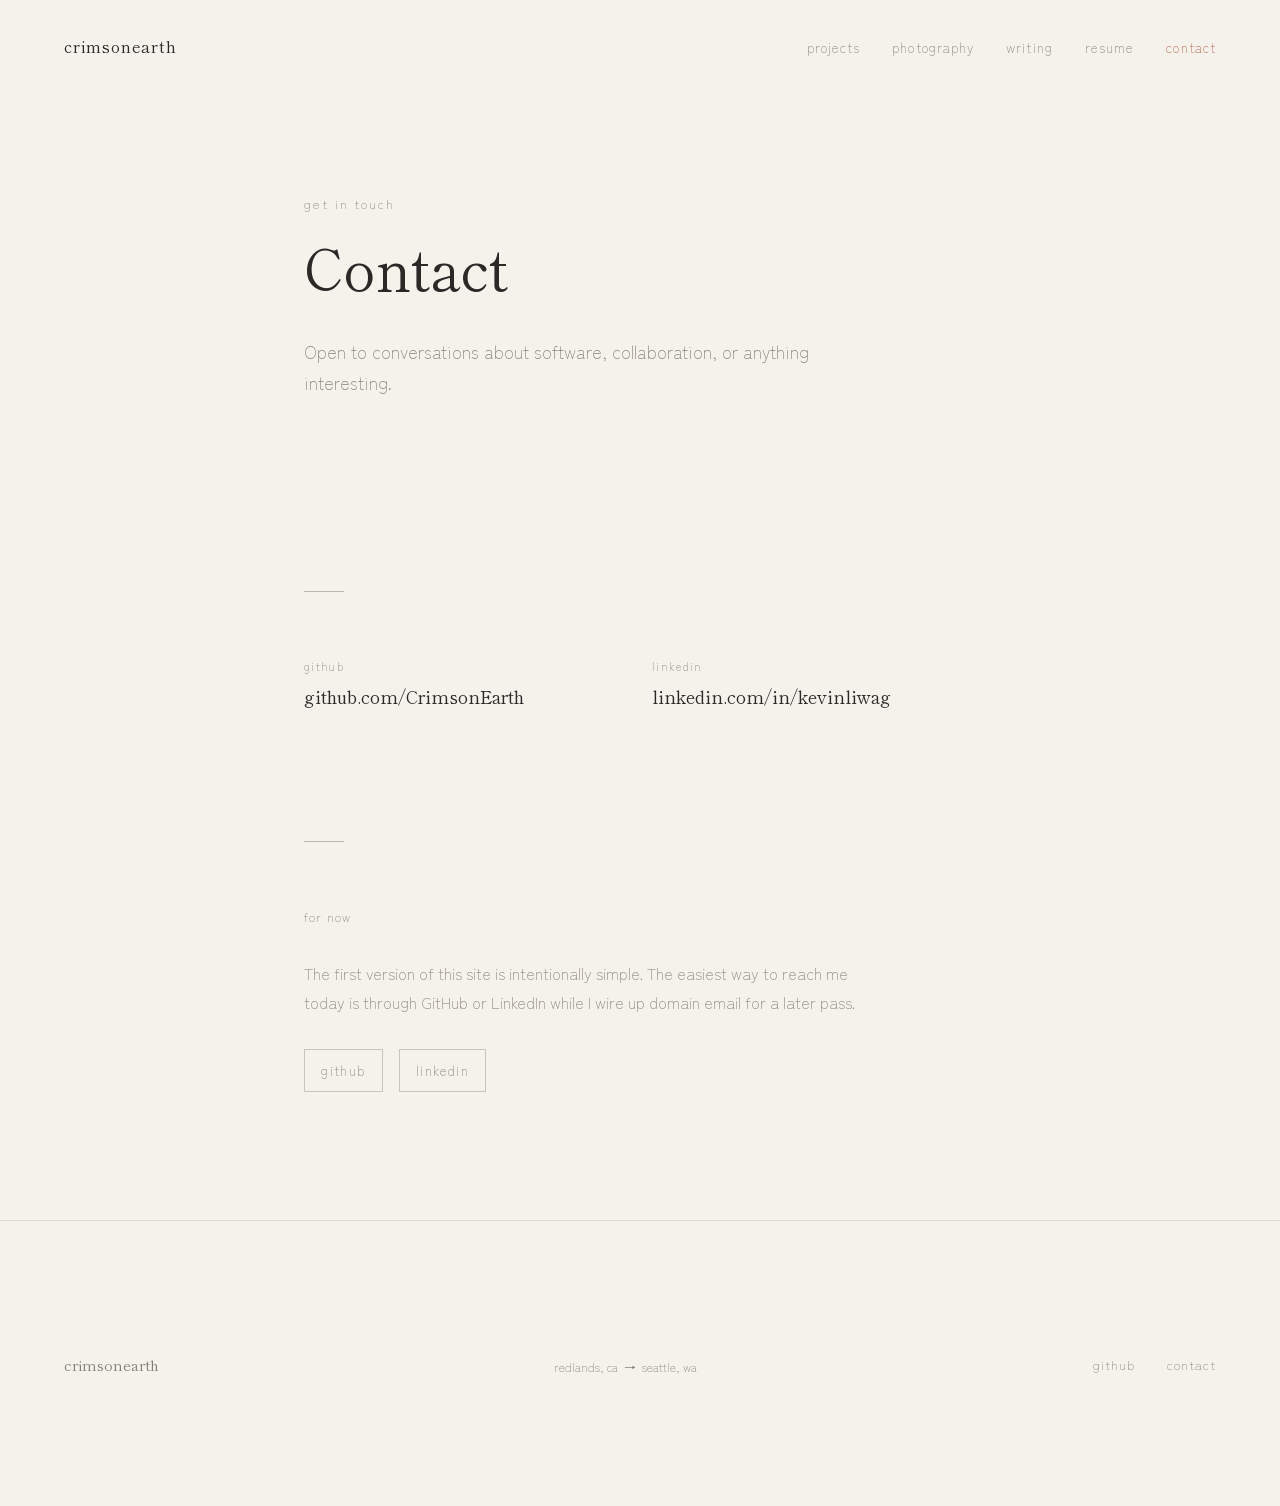
==== contact.html @ ab458301 "Launch crimsonearth site Co-authored-by: Copilot <223556219+Copilot@users.noreply.github.com>" ====
<!DOCTYPE html>
<html lang="en">
<head>
  <meta charset="UTF-8" />
  <meta name="viewport" content="width=device-width, initial-scale=1.0" />
  <title>contact — crimsonearth</title>
  <link rel="icon" href="favicon.svg" type="image/svg+xml" />
  <link rel="stylesheet" href="css/styles.css" />
  <style>
    .contact-links {
      display: flex;
      gap: var(--space-xl);
      flex-wrap: wrap;
      margin-bottom: var(--space-xl);
    }

    .contact-link {
      display: flex;
      flex-direction: column;
      gap: 0.3em;
    }

    .contact-link__label {
      font-size: 0.7rem;
      letter-spacing: 0.12em;
      text-transform: lowercase;
      color: var(--text-muted);
    }

    .contact-link__value {
      font-family: var(--font-serif);
      font-size: 1.1rem;
      color: var(--text-ink);
    }

    .contact-link__value:hover {
      color: var(--accent-clay);
    }

    .contact-note {
      display: flex;
      flex-direction: column;
      gap: var(--space-md);
      max-width: 560px;
    }

    .contact-note__label {
      font-size: 0.75rem;
      letter-spacing: 0.1em;
      text-transform: lowercase;
      color: var(--text-muted);
    }

    .contact-note__text {
      color: var(--text-muted);
      max-width: 560px;
    }

    .contact-note__links {
      display: flex;
      flex-wrap: wrap;
      gap: var(--space-sm);
    }

    .contact-note__link {
      display: inline-flex;
      align-items: center;
      gap: 0.4em;
      background: transparent;
      border: 1px solid rgba(133, 127, 122, 0.4);
      padding: 0.6em 1.2em;
      font-family: var(--font-sans);
      font-weight: 300;
      font-size: 0.85rem;
      letter-spacing: 0.1em;
      text-transform: lowercase;
      color: var(--text-muted);
      cursor: pointer;
      transition: color 0.2s, border-color 0.2s;
    }

    .contact-note__link:hover {
      color: var(--accent-clay);
      border-color: var(--accent-clay);
    }
  </style>
</head>
<body>

  <nav class="site-nav">
    <a href="index.html" class="site-nav__wordmark">crimsonearth</a>
    <ul class="site-nav__links">
      <li><a href="projects.html">projects</a></li>
      <li><a href="photography.html">photography</a></li>
      <li><a href="writing.html">writing</a></li>
      <li><a href="resume.html">resume</a></li>
      <li><a href="contact.html" class="active">contact</a></li>
    </ul>
  </nav>

  <main>
    <div class="container container--narrow">
      <header class="page-header">
        <p class="page-header__eyebrow">get in touch</p>
        <h1 class="page-header__title">Contact</h1>
        <p class="page-header__subtitle">Open to conversations about software, collaboration, or anything interesting.</p>
      </header>

      <div class="divider"></div>

      <div class="contact-links">
        <div class="contact-link">
          <span class="contact-link__label">github</span>
          <a href="https://github.com/CrimsonEarth" target="_blank" rel="noopener" class="contact-link__value">github.com/CrimsonEarth</a>
        </div>
        <div class="contact-link">
          <span class="contact-link__label">linkedin</span>
          <a href="https://www.linkedin.com/in/kevinliwag/" target="_blank" rel="noopener" class="contact-link__value">linkedin.com/in/kevinliwag</a>
        </div>
      </div>

      <div class="divider"></div>

      <section class="contact-note" aria-label="contact note">
        <p class="contact-note__label">for now</p>
        <p class="contact-note__text">
          The first version of this site is intentionally simple. The easiest
          way to reach me today is through GitHub or LinkedIn while I wire up
          domain email for a later pass.
        </p>
        <div class="contact-note__links">
          <a href="https://github.com/CrimsonEarth" target="_blank" rel="noopener" class="contact-note__link">github</a>
          <a href="https://www.linkedin.com/in/kevinliwag/" target="_blank" rel="noopener" class="contact-note__link">linkedin</a>
        </div>
      </section>
    </div>
  </main>

  <footer class="site-footer">
    <span class="site-footer__mark">crimsonearth</span>
    <span class="site-footer__mark" style="font-family:var(--font-sans);font-size:0.75rem;">redlands, ca &nbsp;→&nbsp; seattle, wa</span>
    <ul class="site-footer__links">
      <li><a href="https://github.com/CrimsonEarth" target="_blank" rel="noopener">github</a></li>
      <li><a href="contact.html">contact</a></li>
    </ul>
  </footer>

</body>
</html>
---- css/styles.css ----
@import url("https://fonts.googleapis.com/css2?family=Shippori+Mincho:wght@400;500&family=Zen+Kaku+Gothic+New:wght@300;400&display=swap");

/* ─── Variables ─────────────────────────────────────────────── */
:root {
  --bg-paper: #f4f2eb;
  --text-ink: #2b2927;
  --text-muted: #857f7a;
  --accent-clay: #b05b48;
  --accent-ochre: #d98243;
  --accent-saffron: #e8a93f;
  --crimson-earth-gradient: linear-gradient(
    160deg,
    var(--accent-clay) 0%,
    var(--accent-ochre) 50%,
    var(--accent-saffron) 100%
  );

  --font-serif: "Shippori Mincho", "Georgia", serif;
  --font-sans: "Zen Kaku Gothic New", "Helvetica Neue", sans-serif;

  --space-xs: 0.5rem;
  --space-sm: 1rem;
  --space-md: 2rem;
  --space-lg: 4rem;
  --space-xl: 8rem;
}

/* ─── Reset ─────────────────────────────────────────────────── */
*,
*::before,
*::after {
  box-sizing: border-box;
  margin: 0;
  padding: 0;
}

html {
  font-size: 16px;
  scroll-behavior: smooth;
}

body {
  background-color: var(--bg-paper);
  color: var(--text-ink);
  font-family: var(--font-sans);
  font-weight: 300;
  line-height: 1.8;
  min-height: 100vh;
  display: flex;
  flex-direction: column;
}

/* ─── Typography ────────────────────────────────────────────── */
h1,
h2,
h3,
h4 {
  font-family: var(--font-serif);
  font-weight: 400;
  line-height: 1.3;
}

p {
  font-family: var(--font-sans);
  font-weight: 300;
}

a {
  color: inherit;
  text-decoration: none;
  transition: color 0.2s ease;
}

a:hover {
  color: var(--accent-clay);
}

/* ─── Layout ─────────────────────────────────────────────────── */
.container {
  width: 100%;
  max-width: 1100px;
  margin: 0 auto;
  padding: 0 var(--space-lg);
}

.container--narrow {
  max-width: 800px;
}

main {
  flex: 1;
}

/* ─── Site Nav ───────────────────────────────────────────────── */
.site-nav {
  position: fixed;
  top: 0;
  left: 0;
  right: 0;
  z-index: 100;
  padding: var(--space-md) var(--space-lg);
  display: flex;
  justify-content: space-between;
  align-items: center;
}

.site-nav__wordmark {
  font-family: var(--font-serif);
  font-weight: 400;
  font-size: 1rem;
  letter-spacing: 0.05em;
  color: var(--text-ink);
}

.site-nav__wordmark:hover {
  color: var(--accent-clay);
}

.site-nav__links {
  display: flex;
  gap: var(--space-md);
  list-style: none;
}

.site-nav__links a {
  font-family: var(--font-sans);
  font-weight: 300;
  font-size: 0.85rem;
  letter-spacing: 0.08em;
  text-transform: lowercase;
  color: var(--text-muted);
}

.site-nav__links a:hover,
.site-nav__links a.active {
  color: var(--accent-clay);
}

/* ─── Page Header ────────────────────────────────────────────── */
.page-header {
  padding-top: calc(var(--space-xl) + var(--space-lg));
  padding-bottom: var(--space-xl);
}

.page-header__eyebrow {
  font-family: var(--font-sans);
  font-weight: 300;
  font-size: 0.8rem;
  letter-spacing: 0.15em;
  text-transform: lowercase;
  color: var(--text-muted);
  margin-bottom: var(--space-sm);
}

.page-header__title {
  font-family: var(--font-serif);
  font-size: clamp(2rem, 5vw, 3.5rem);
  color: var(--text-ink);
  margin-bottom: var(--space-md);
}

.page-header__subtitle {
  font-family: var(--font-sans);
  font-weight: 300;
  font-size: 1.1rem;
  color: var(--text-muted);
  max-width: 520px;
}

/* ─── Divider ────────────────────────────────────────────────── */
.divider {
  width: 40px;
  height: 1px;
  background: var(--text-muted);
  margin: var(--space-lg) 0;
  opacity: 0.5;
}

/* ─── Gradient Accent Text ───────────────────────────────────── */
.gradient-text {
  background: var(--crimson-earth-gradient);
  -webkit-background-clip: text;
  -webkit-text-fill-color: transparent;
  background-clip: text;
}

/* ─── Site Footer ────────────────────────────────────────────── */
.site-footer {
  padding: var(--space-xl) var(--space-lg);
  border-top: 1px solid rgba(133, 127, 122, 0.2);
  margin-top: var(--space-xl);
  display: flex;
  justify-content: space-between;
  align-items: flex-end;
  gap: var(--space-md);
}

.site-footer__mark {
  font-family: var(--font-serif);
  font-size: 0.9rem;
  color: var(--text-muted);
}

.site-footer__links {
  display: flex;
  gap: var(--space-md);
  list-style: none;
}

.site-footer__links a {
  font-size: 0.8rem;
  letter-spacing: 0.08em;
  text-transform: lowercase;
  color: var(--text-muted);
}

/* ─── Project List ───────────────────────────────────────────── */
.project-list {
  display: flex;
  flex-direction: column;
  gap: 0;
}

.project-item {
  padding: var(--space-lg) 0;
  border-bottom: 1px solid rgba(133, 127, 122, 0.2);
  display: grid;
  grid-template-columns: 1fr 2fr;
  gap: var(--space-lg);
  align-items: start;
}

.project-item:first-child {
  border-top: 1px solid rgba(133, 127, 122, 0.2);
}

.project-item--featured .project-item__title {
  background: var(--crimson-earth-gradient);
  -webkit-background-clip: text;
  -webkit-text-fill-color: transparent;
  background-clip: text;
}

.project-item__meta {
  padding-top: 0.35em;
}

.project-item__number {
  font-family: var(--font-sans);
  font-size: 0.75rem;
  color: var(--text-muted);
  letter-spacing: 0.1em;
  margin-bottom: var(--space-sm);
}

.project-item__title {
  font-family: var(--font-serif);
  font-size: clamp(1.4rem, 3vw, 2rem);
  color: var(--text-ink);
  margin-bottom: var(--space-xs);
}

.project-item__tags {
  display: flex;
  flex-wrap: wrap;
  gap: var(--space-xs);
  margin-top: var(--space-sm);
}

.tag {
  font-size: 0.7rem;
  letter-spacing: 0.08em;
  text-transform: lowercase;
  color: var(--text-muted);
  border: 1px solid rgba(133, 127, 122, 0.4);
  padding: 0.2em 0.7em;
}

.project-item__body {
  padding-top: 0.35em;
}

.project-item__desc {
  color: var(--text-ink);
  margin-bottom: var(--space-md);
  font-size: 1rem;
  max-width: 560px;
}

.project-item__status {
  font-size: 0.8rem;
  letter-spacing: 0.08em;
  text-transform: lowercase;
  color: var(--text-muted);
}

.project-item__link {
  font-size: 0.85rem;
  letter-spacing: 0.08em;
  text-transform: lowercase;
  color: var(--text-muted);
  display: inline-flex;
  align-items: center;
  gap: 0.4em;
}

.project-item__link::after {
  content: "→";
  transition: transform 0.2s ease;
}

.project-item__link:hover {
  color: var(--accent-clay);
}

.project-item__link:hover::after {
  transform: translateX(4px);
}

/* ─── Photography Grid ───────────────────────────────────────── */
.photo-gallery {
  display: grid;
  grid-template-columns: repeat(12, 1fr);
  gap: var(--space-md);
}

.photo-item {
  overflow: hidden;
}

.photo-item--wide {
  grid-column: span 7;
}
.photo-item--tall {
  grid-column: span 5;
}
.photo-item--half {
  grid-column: span 6;
}
.photo-item--third {
  grid-column: span 4;
}
.photo-item--full {
  grid-column: span 12;
}

.photo-item img {
  width: 100%;
  height: 100%;
  object-fit: cover;
  display: block;
  filter: saturate(0.9);
  transition:
    filter 0.4s ease,
    transform 0.4s ease;
}

.photo-item:hover img {
  filter: saturate(1);
  transform: scale(1.01);
}

.photo-item__caption {
  margin-top: var(--space-xs);
  font-size: 0.75rem;
  color: var(--text-muted);
  letter-spacing: 0.04em;
}

/* ─── Writing List ───────────────────────────────────────────── */
.writing-list {
  display: flex;
  flex-direction: column;
}

.writing-item {
  padding: var(--space-lg) 0;
  border-bottom: 1px solid rgba(133, 127, 122, 0.2);
  display: grid;
  grid-template-columns: 120px 1fr;
  gap: var(--space-lg);
  align-items: start;
}

.writing-item:first-child {
  border-top: 1px solid rgba(133, 127, 122, 0.2);
}

.writing-item__date {
  font-family: var(--font-sans);
  font-size: 0.8rem;
  color: var(--text-muted);
  letter-spacing: 0.05em;
  padding-top: 0.4em;
}

.writing-item__title {
  font-family: var(--font-serif);
  font-size: 1.4rem;
  margin-bottom: var(--space-xs);
}

.writing-item__excerpt {
  font-size: 0.9rem;
  color: var(--text-muted);
  max-width: 520px;
  margin-bottom: var(--space-sm);
}

.writing-item__status {
  font-size: 0.8rem;
  letter-spacing: 0.08em;
  text-transform: lowercase;
  color: var(--text-muted);
}

.writing-item__read {
  font-size: 0.8rem;
  letter-spacing: 0.08em;
  text-transform: lowercase;
  color: var(--text-muted);
  display: inline-flex;
  align-items: center;
  gap: 0.4em;
}

.writing-item__read::after {
  content: "→";
  transition: transform 0.2s ease;
}

.writing-item__read:hover {
  color: var(--accent-clay);
}

.writing-item__read:hover::after {
  transform: translateX(4px);
}

/* ─── Responsive ─────────────────────────────────────────────── */
@media (max-width: 768px) {
  :root {
    --space-lg: 2rem;
    --space-xl: 4rem;
  }

  .site-nav {
    padding: var(--space-sm) var(--space-md);
  }

  .site-nav__links {
    gap: var(--space-sm);
  }

  .project-item {
    grid-template-columns: 1fr;
    gap: var(--space-xs);
  }

  .photo-item--wide,
  .photo-item--tall,
  .photo-item--half,
  .photo-item--third {
    grid-column: span 12;
  }

  .writing-item {
    grid-template-columns: 1fr;
    gap: var(--space-xs);
  }

  .site-footer {
    flex-direction: column;
    align-items: flex-start;
  }
}

/* ─── Animations ─────────────────────────────────────────────── */
@keyframes fadeInUp {
  from {
    opacity: 0;
    transform: translateY(20px);
  }
  to {
    opacity: 1;
    transform: translateY(0);
  }
}

.fade-in-up {
  opacity: 0;
  animation: fadeInUp 1.2s ease-out forwards;
}

.delay-1 {
  animation-delay: 0.3s;
}
.delay-2 {
  animation-delay: 0.6s;
}
.delay-3 {
  animation-delay: 0.9s;
}
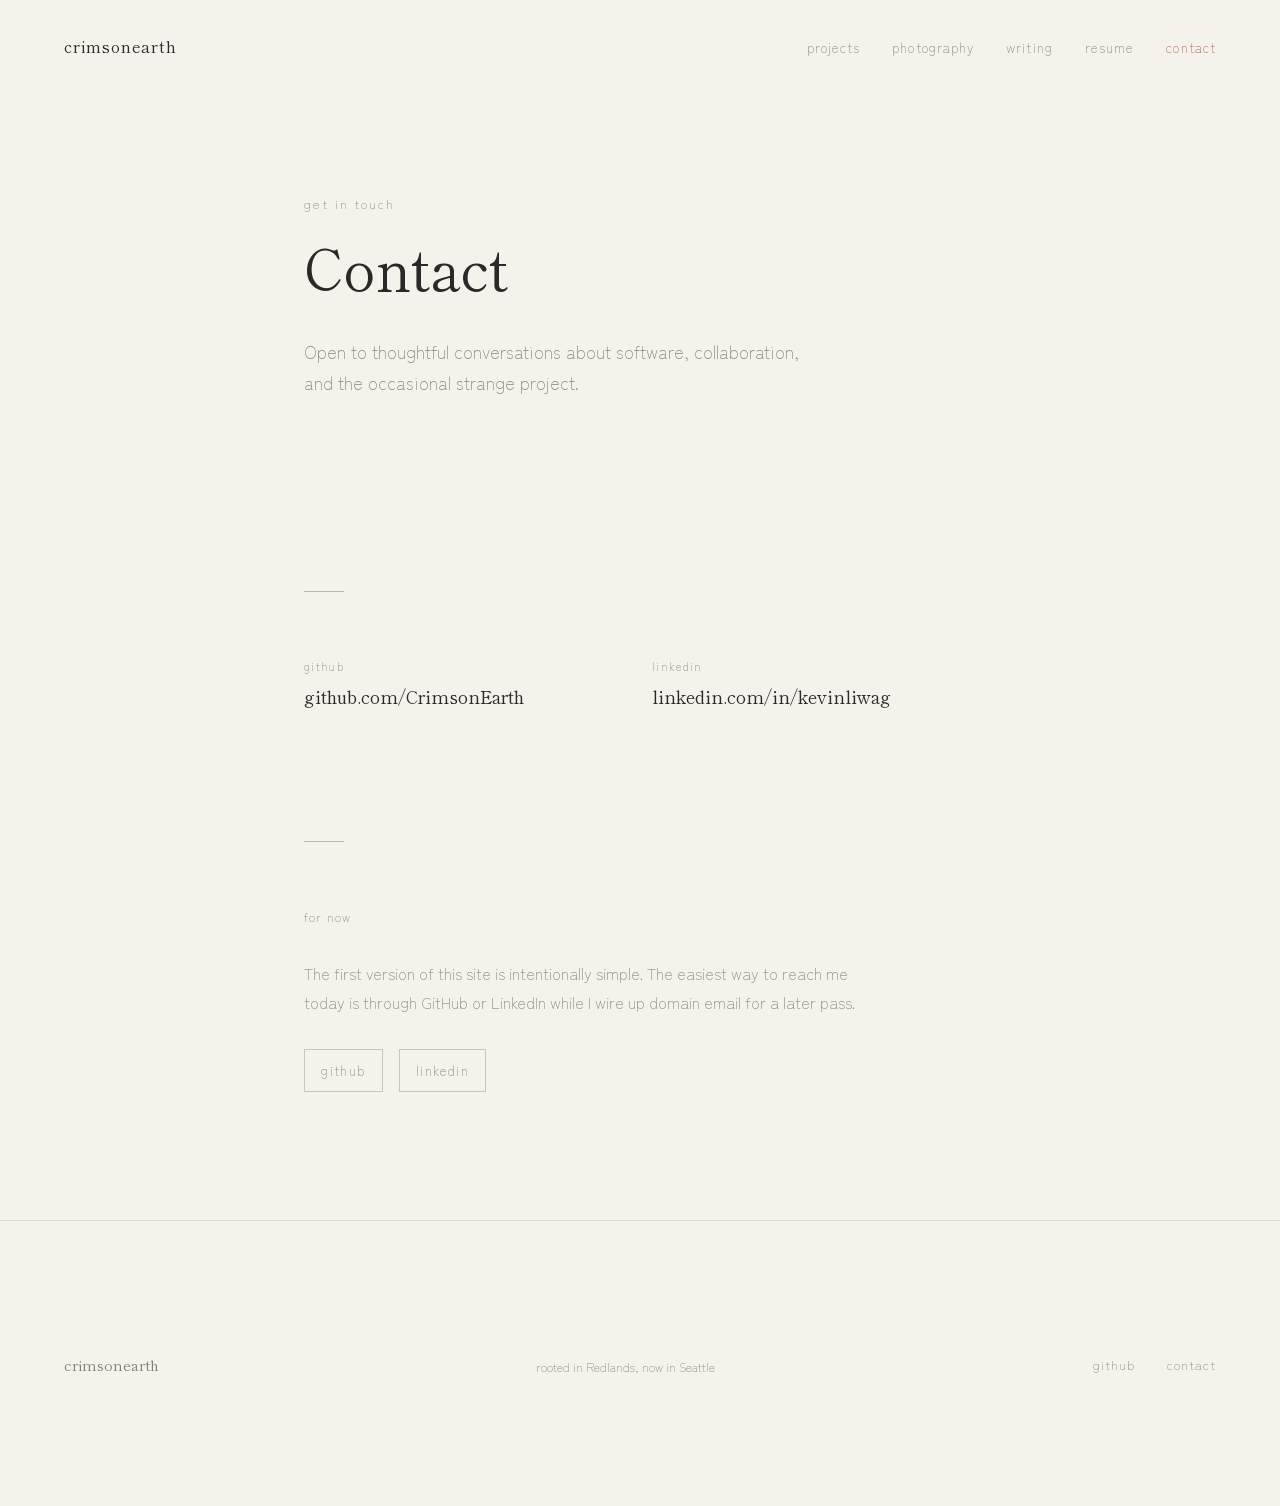
==== commit ec538ab9: "Refine homepage and brand copy Co-authored-by: Copilot <223556219+Copilot@users.noreply.github.com>" ====
--- a/contact.html
+++ b/contact.html
@@ -103,7 +103,7 @@
       <header class="page-header">
         <p class="page-header__eyebrow">get in touch</p>
         <h1 class="page-header__title">Contact</h1>
-        <p class="page-header__subtitle">Open to conversations about software, collaboration, or anything interesting.</p>
+        <p class="page-header__subtitle">Open to thoughtful conversations about software, collaboration, and the occasional strange project.</p>
       </header>
 
       <div class="divider"></div>
@@ -138,7 +138,7 @@
 
   <footer class="site-footer">
     <span class="site-footer__mark">crimsonearth</span>
-    <span class="site-footer__mark" style="font-family:var(--font-sans);font-size:0.75rem;">redlands, ca &nbsp;→&nbsp; seattle, wa</span>
+    <span class="site-footer__mark" style="font-family:var(--font-sans);font-size:0.75rem;">rooted in Redlands, now in Seattle</span>
     <ul class="site-footer__links">
       <li><a href="https://github.com/CrimsonEarth" target="_blank" rel="noopener">github</a></li>
       <li><a href="contact.html">contact</a></li>
--- a/css/styles.css
+++ b/css/styles.css
@@ -176,6 +176,18 @@
   opacity: 0.5;
 }
 
+.page-note {
+  max-width: 680px;
+  display: flex;
+  flex-direction: column;
+  gap: var(--space-sm);
+  margin-bottom: var(--space-lg);
+}
+
+.page-note p {
+  color: var(--text-muted);
+}
+
 /* ─── Gradient Accent Text ───────────────────────────────────── */
 .gradient-text {
   background: var(--crimson-earth-gradient);
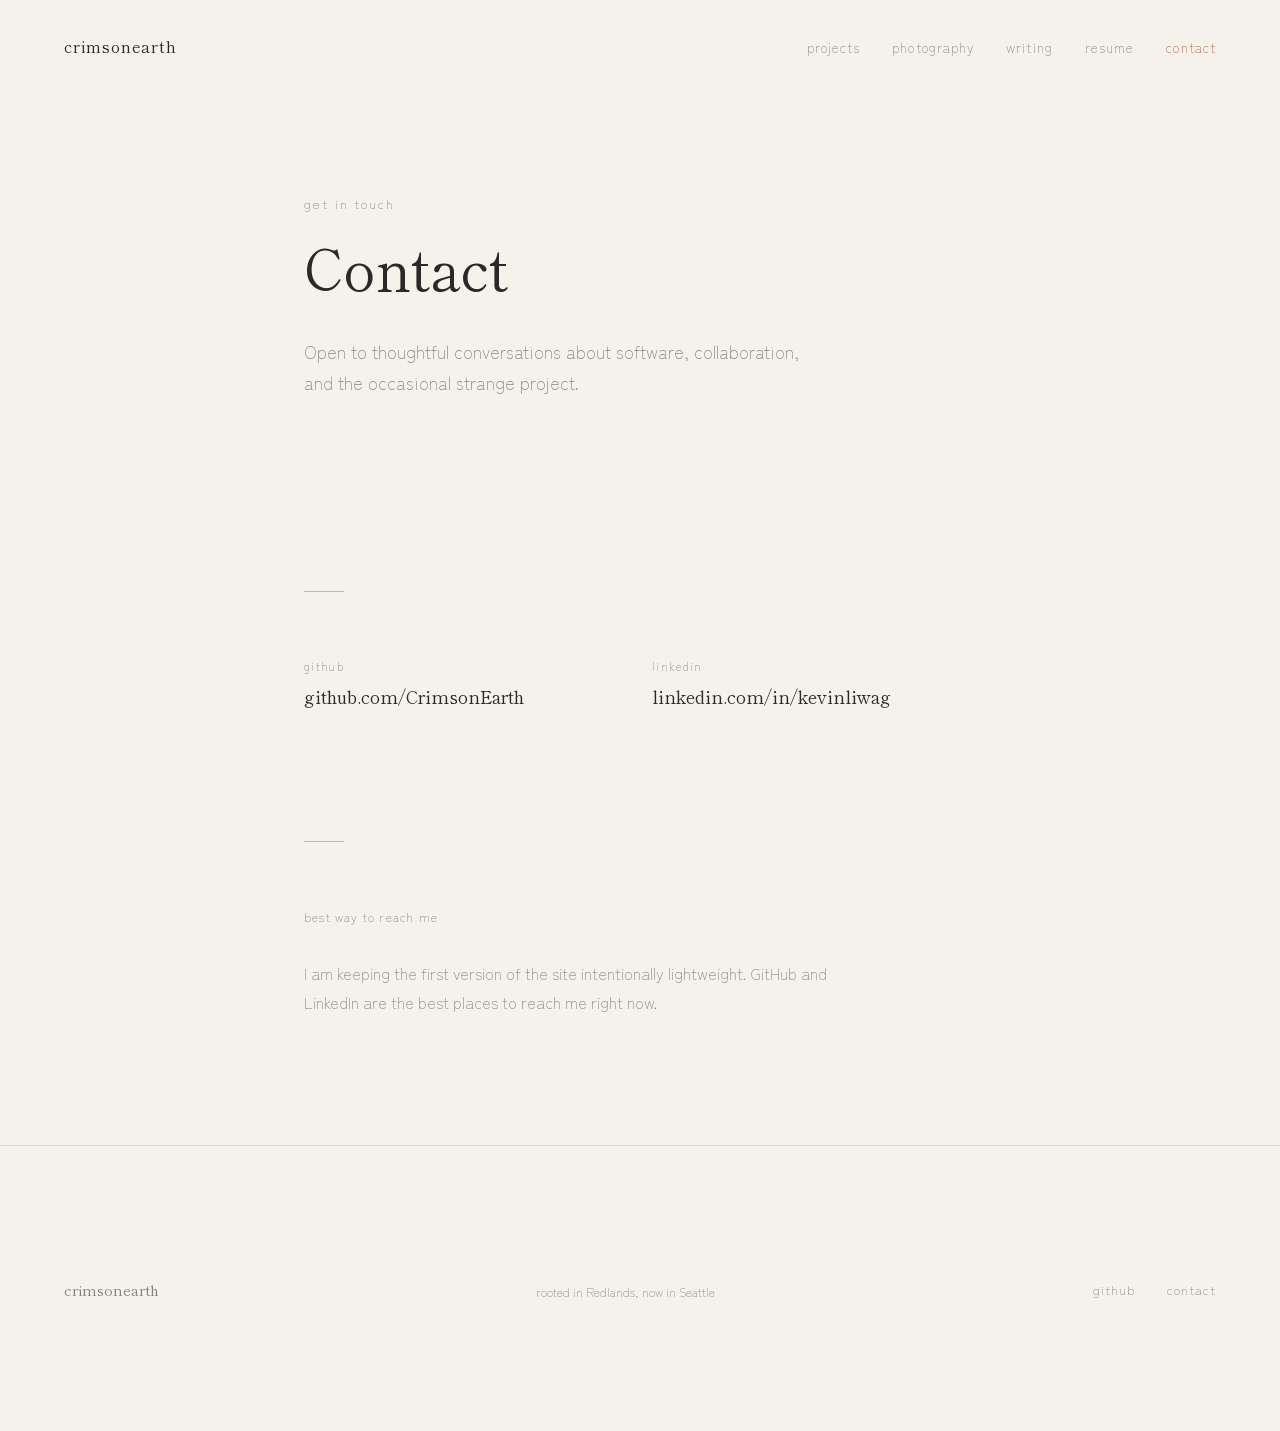
==== commit b3888d14: "Polish resume and contact details Co-authored-by: Copilot <223556219+Copilot@users.noreply.github.co" ====
--- a/contact.html
+++ b/contact.html
@@ -56,33 +56,6 @@
       max-width: 560px;
     }
 
-    .contact-note__links {
-      display: flex;
-      flex-wrap: wrap;
-      gap: var(--space-sm);
-    }
-
-    .contact-note__link {
-      display: inline-flex;
-      align-items: center;
-      gap: 0.4em;
-      background: transparent;
-      border: 1px solid rgba(133, 127, 122, 0.4);
-      padding: 0.6em 1.2em;
-      font-family: var(--font-sans);
-      font-weight: 300;
-      font-size: 0.85rem;
-      letter-spacing: 0.1em;
-      text-transform: lowercase;
-      color: var(--text-muted);
-      cursor: pointer;
-      transition: color 0.2s, border-color 0.2s;
-    }
-
-    .contact-note__link:hover {
-      color: var(--accent-clay);
-      border-color: var(--accent-clay);
-    }
   </style>
 </head>
 <body>
@@ -122,16 +95,11 @@
       <div class="divider"></div>
 
       <section class="contact-note" aria-label="contact note">
-        <p class="contact-note__label">for now</p>
+        <p class="contact-note__label">best way to reach me</p>
         <p class="contact-note__text">
-          The first version of this site is intentionally simple. The easiest
-          way to reach me today is through GitHub or LinkedIn while I wire up
-          domain email for a later pass.
+          I am keeping the first version of the site intentionally lightweight.
+          GitHub and LinkedIn are the best places to reach me right now.
         </p>
-        <div class="contact-note__links">
-          <a href="https://github.com/CrimsonEarth" target="_blank" rel="noopener" class="contact-note__link">github</a>
-          <a href="https://www.linkedin.com/in/kevinliwag/" target="_blank" rel="noopener" class="contact-note__link">linkedin</a>
-        </div>
       </section>
     </div>
   </main>
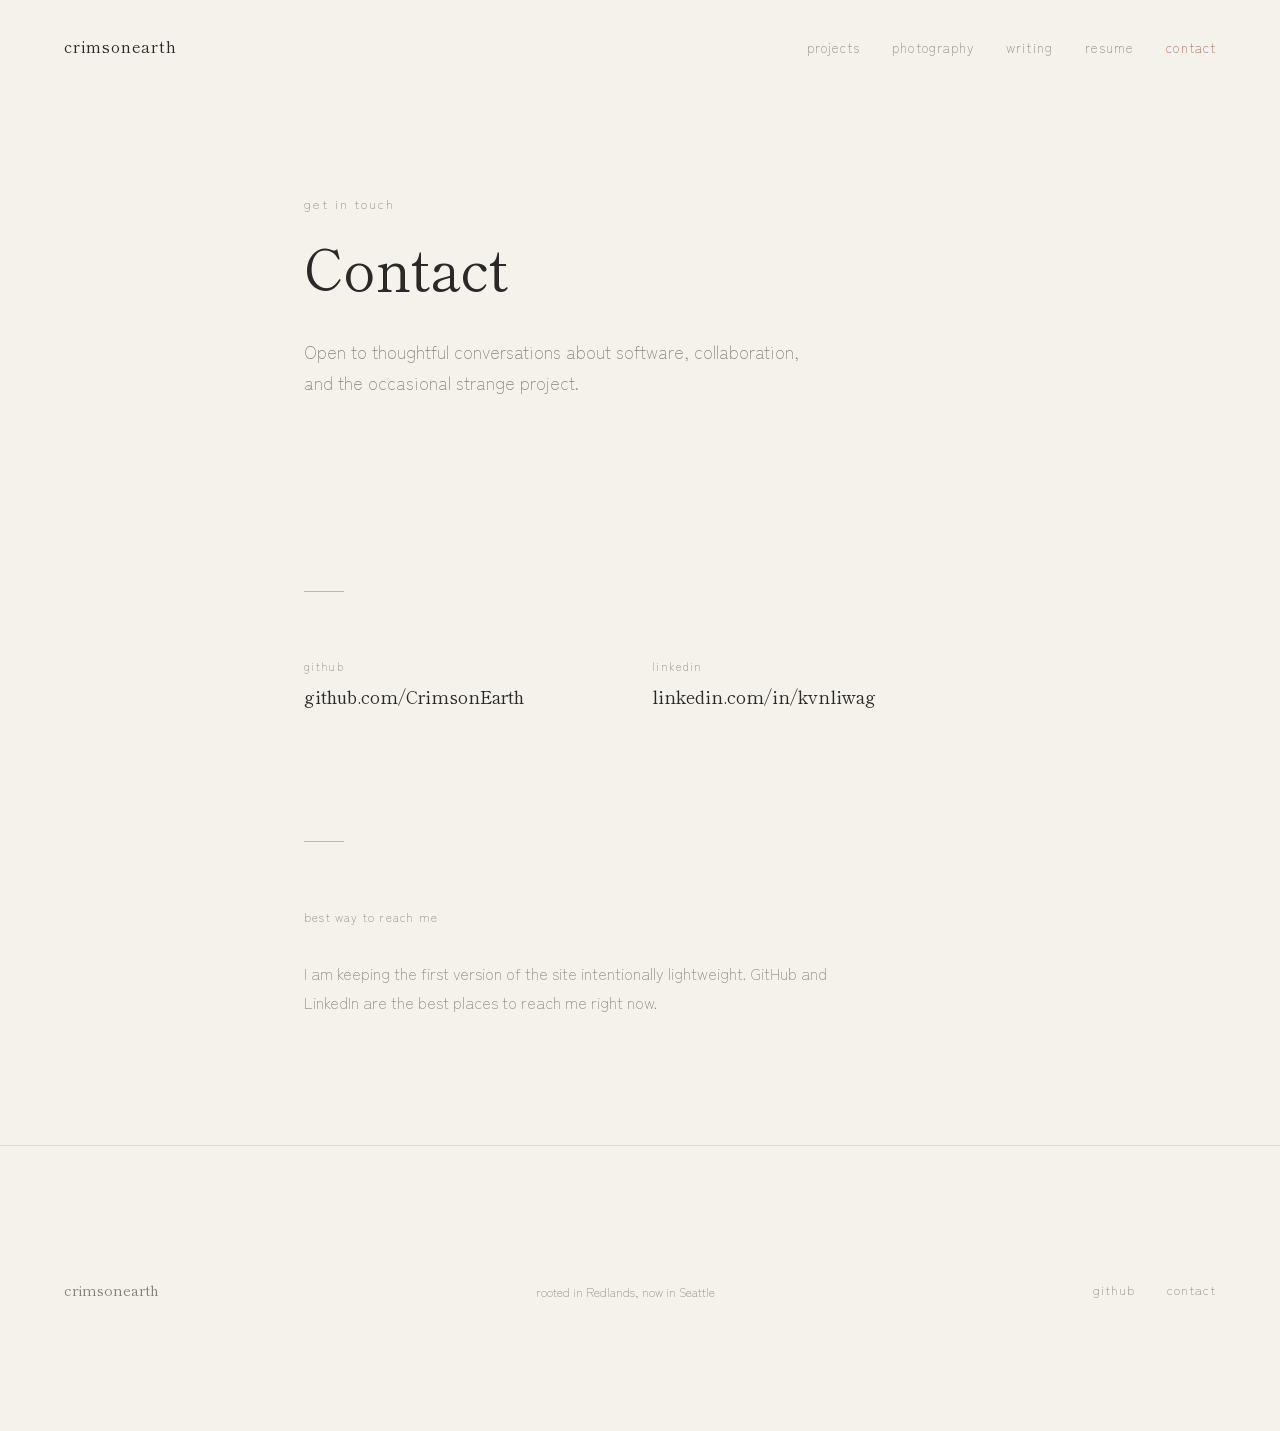
==== commit 8b497b79: "Update projects, resume, and contact with current content - projects.html: replace placeholder proje" ====
--- a/contact.html
+++ b/contact.html
@@ -88,7 +88,7 @@
         </div>
         <div class="contact-link">
           <span class="contact-link__label">linkedin</span>
-          <a href="https://www.linkedin.com/in/kevinliwag/" target="_blank" rel="noopener" class="contact-link__value">linkedin.com/in/kevinliwag</a>
+          <a href="https://www.linkedin.com/in/kvnliwag/" target="_blank" rel="noopener" class="contact-link__value">linkedin.com/in/kvnliwag</a>
         </div>
       </div>
 
